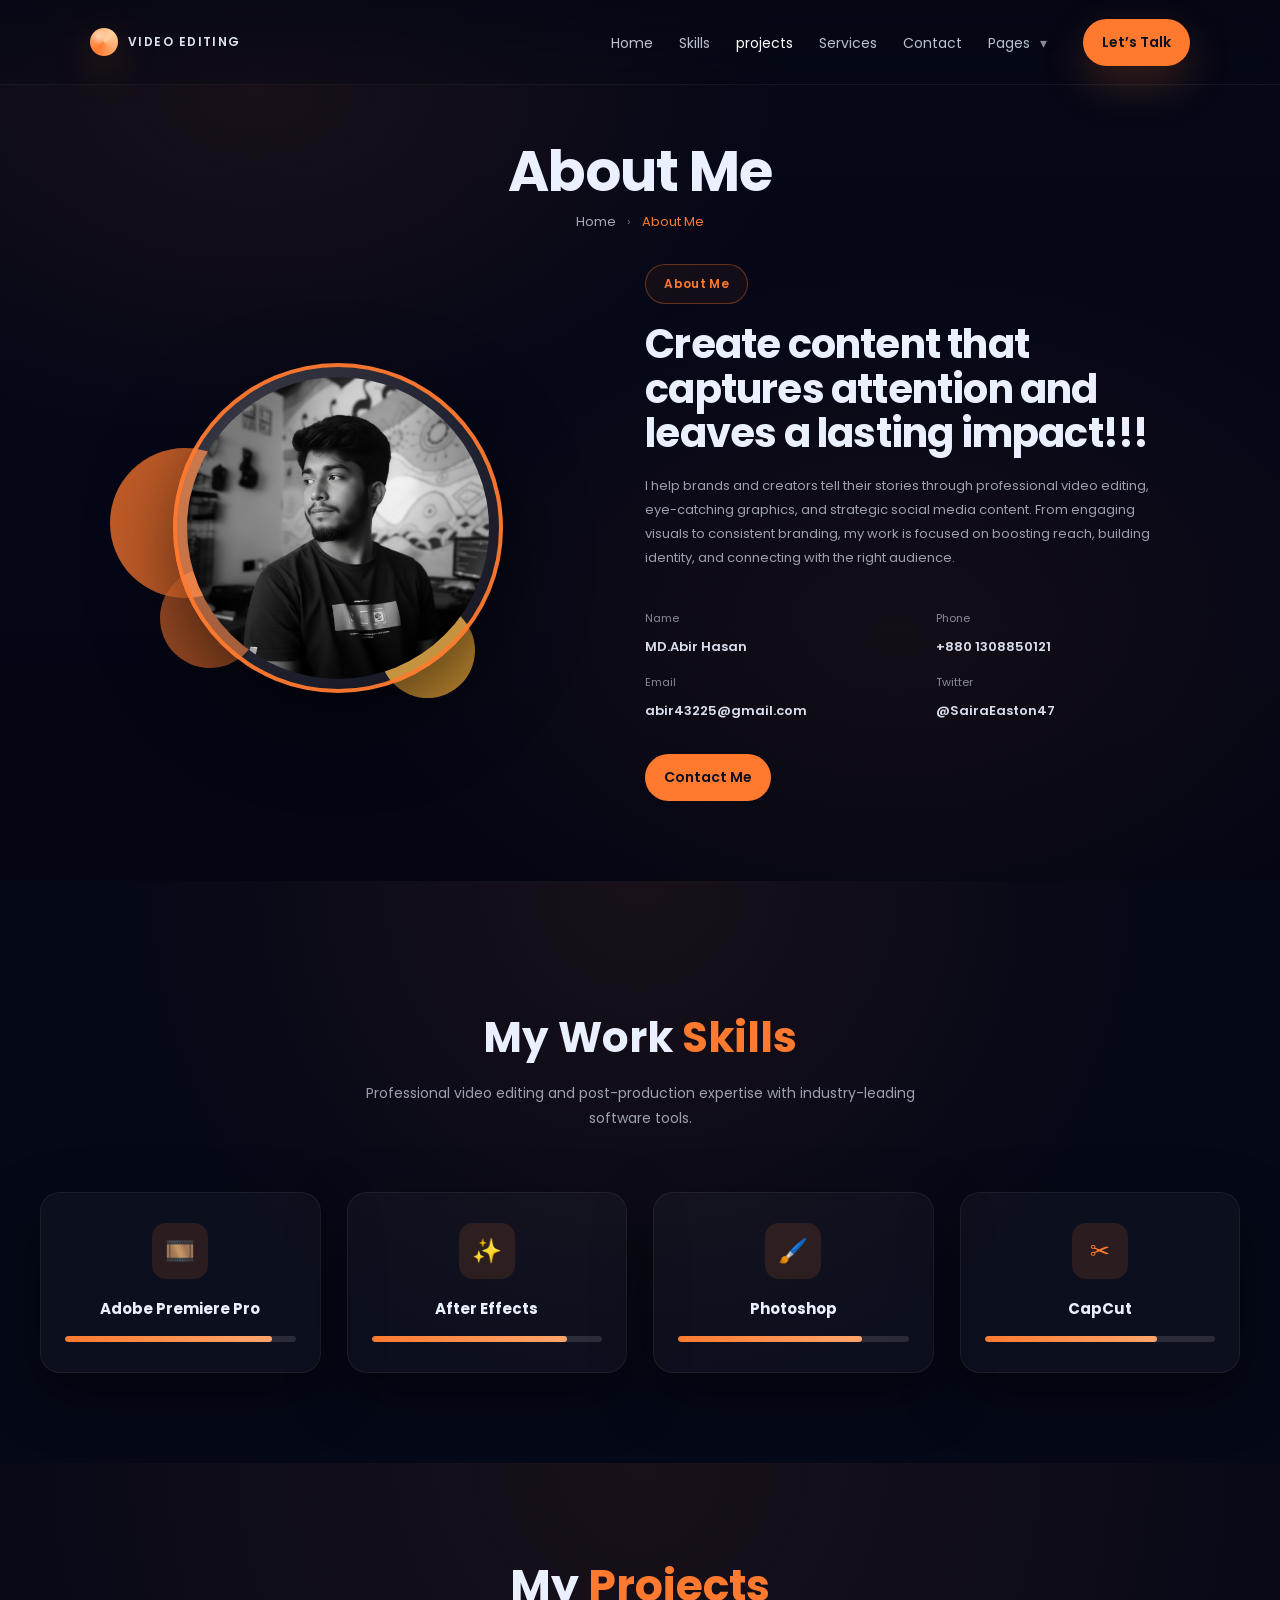
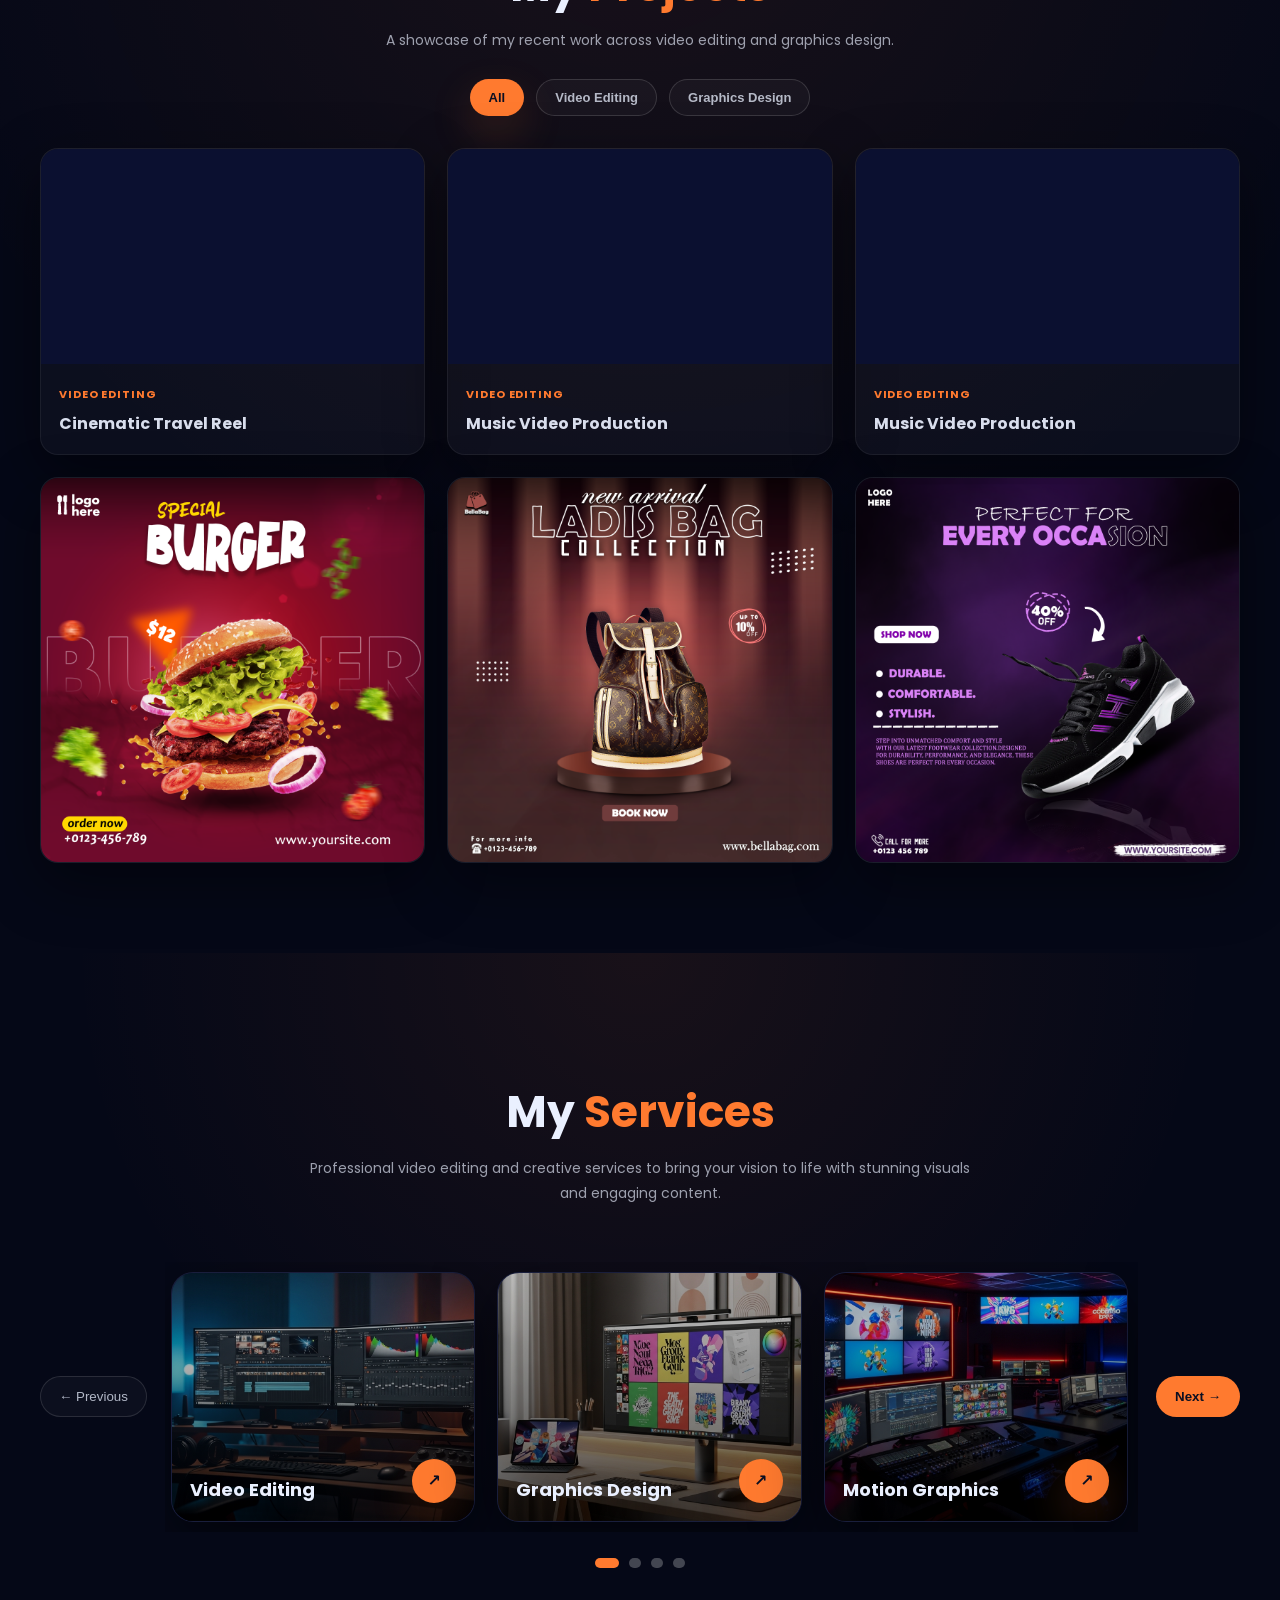
==== index.html @ 96128fe4 "Add files via upload" ====
<!-- index.html (About Me Page) -->
<!DOCTYPE html>
<html lang="en">
<head>
  <meta charset="UTF-8" />
  <meta name="viewport" content="width=device-width, initial-scale=1.0" />
  <title>About Me | Portfolio</title>

  <!-- Font -->
  <link rel="preconnect" href="https://fonts.googleapis.com">
  <link rel="preconnect" href="https://fonts.gstatic.com" crossorigin>
  <link href="https://fonts.googleapis.com/css2?family=Poppins:wght@300;400;500;600;700;800&display=swap" rel="stylesheet">

  <link rel="stylesheet" href="style.css" />
</head>
<body>
  <!-- Top Navbar -->
  <header class="header">
    <nav class="nav container">
      <a class="brand" href="#">
        <span class="brand__mark"></span>
        <span class="brand__text">VIDEO EDITING</span>
      </a>

      <button class="nav__toggle" aria-label="Open menu" aria-expanded="false">
        <span></span><span></span><span></span>
      </button>

      <ul class="nav__links">
        <li><a class="nav__link" href="#">Home</a></li>
        <li><a class="nav__link" href="#skill">Skills</a></li>
          <li><a class="nav__link nav__link--active" href="#projects">projects</a></li>
        <li><a class="nav__link" href="#services">Services</a></li>
      
        <li><a class="nav__link" href="#">Contact</a></li>
        <li class="nav__dropdown">
          <button class="nav__link nav__dropbtn" type="button">
            Pages <span class="chev">▾</span>
          </button>
          <div class="nav__dropmenu">
            <a href="#">Blog</a>
            <a href="#">Pricing</a>
            <a href="#">FAQ</a>
          </div>
        </li>
      </ul>

      <a class="btn btn--pill btn--primary nav__cta" href="#">Let’s Talk</a>
    </nav>
  </header>

  <!-- Page -->
  <main class="page">
    <!-- Page Title -->
    <section class="page-title container">
      <h1>About Me</h1>
      <p class="crumbs">Home <span class="sep">›</span> <span class="active">About Me</span></p>
    </section>

    <!-- About Section -->
    <section class="about container">
      <!-- Left visual -->
      <div class="about__visual">
        <div class="blob blob--a"></div>
        <div class="blob blob--b"></div>

       <div class="portrait">
  <img src="profile pic.png" alt="My Portrait">
</div>

        <div class="blob blob--c"></div>
      </div>

      <!-- Right content -->
      <div class="about__content">
        <span class="chip">About Me</span>

        <h2>
          Create content that <br />
          captures attention and <br />
          leaves a lasting impact!!!
        </h2>

        <p class="lead">
          I help brands and creators tell their stories through professional video editing, eye-catching graphics,
          and strategic social media content. From engaging visuals to consistent branding, 
          my work is focused on boosting reach, building identity, and connecting with the right audience.
        </p>

        <div class="info-grid">
          <div class="info">
            <span class="label">Name</span>
            <span class="value">MD.Abir Hasan</span>
          </div> 
          <div class="info">
            <span class="label">Phone</span>
            <span class="value">+880 1308850121</span>
          </div>
          <div class="info">
            <span class="label">Email</span>
            <span class="value">abir43225@gmail.com</span>
          </div>
          <div class="info">
            <span class="label">Twitter</span>
            <span class="value">@SairaEaston47</span>
          </div>
        </div>

        <div class="actions">
          <a class="btn btn--pill btn--accent" href="#">Contact Me</a>

          
        </div>
      </div>
    </section>
    
  </main>
<!-- section 2 -->
<section class="skills-section" id="skill">
  <div class="skills-container">

    <div class="skills-header">
      <h2>My Work <span>Skills</span></h2>
      <p>
        Professional video editing and post-production expertise with
        industry-leading software tools.
      </p>
    </div>

    <div class="skills-grid">

      <div class="skill-card">
        <div class="skill-icon">
          🎞️
        </div>
        <h3>Adobe Premiere Pro</h3>
        <div class="progress">
          <span style="width: 90%"></span>
        </div>
      </div>

      <div class="skill-card">
        <div class="skill-icon">
          ✨
        </div>
        <h3>After Effects</h3>
        <div class="progress">
          <span style="width: 85%"></span>
        </div>
      </div>

      <div class="skill-card">
        <div class="skill-icon">
          🖌️
        </div>
        <h3>Photoshop</h3>
        <div class="progress">
          <span style="width: 80%"></span>
        </div>
      </div>

      <div class="skill-card">
        <div class="skill-icon">
          ✂️
        </div>
        <h3>CapCut</h3>
        <div class="progress">
          <span style="width: 75%"></span>
        </div>
      </div>

    </div>
  </div>
</section>
<!-- end of the section 2 end section2end -->
 <section class="projects-section" id="projects">
  <div class="projects-container">

    <div class="projects-header">
      <h2>My <span>Projects</span></h2>
      <p>A showcase of my recent work across video editing and graphics design.</p>
    </div>

    <div class="projects-filters" role="tablist" aria-label="Project filters">
      <button class="filter-btn is-active" data-filter="all" type="button">All</button>
      <button class="filter-btn" data-filter="video" type="button">Video Editing</button>
      <button class="filter-btn" data-filter="design" type="button">Graphics Design</button>
    </div>

    <div class="projects-grid" id="projectsGrid">

      <!-- VIDEO 1 -->
      <article class="project-card project-card--video" data-cat="video">
        <div class="video-wrap">
          <iframe
            src="https://www.youtube.com/embed/6aKVa9XXaTk?rel=0&modestbranding=1"
            title="YouTube video player"
            allow="accelerometer; clipboard-write; encrypted-media; gyroscope; picture-in-picture; web-share"
            allowfullscreen>
          </iframe>
        </div>
        <div class="project-meta">
          <span class="tag">VIDEO EDITING</span>
          <h3>Cinematic Travel Reel</h3>
        </div>
      </article>

      <!-- VIDEO 2 -->
      <article class="project-card project-card--video" data-cat="video">
        <div class="video-wrap">
          <iframe
            src="https://www.youtube.com/embed/-1CeS0FblNE?rel=0&modestbranding=1"
            title="YouTube video player"
            allow="accelerometer; clipboard-write; encrypted-media; gyroscope; picture-in-picture; web-share"
            allowfullscreen>
          </iframe>
        </div>
        <div class="project-meta">
          <span class="tag">VIDEO EDITING</span>
          <h3>Music Video Production</h3>
        </div>
      </article>

      <!-- VIDEO 3 (known embeddable) -->
      <article class="project-card project-card--video" data-cat="video">
        <div class="video-wrap">
          <iframe
            src="https://www.youtube.com/embed/9bZkp7q19f0?rel=0&modestbranding=1"
            title="Music Video Production"
            allow="accelerometer; clipboard-write; encrypted-media; gyroscope; picture-in-picture; web-share"
            allowfullscreen>
          </iframe>
        </div>
        <div class="project-meta">
          <span class="tag">VIDEO EDITING</span>
          <h3>Music Video Production</h3>
        </div>
      </article>

      <!-- GRAPHICS DESIGN (1:1 images, no text) -->
      <article class="project-card project-card--design" data-cat="design">
        <img src="assets/burger 2.png" alt="Graphics Design Work 1">
      </article>

      <article class="project-card project-card--design" data-cat="design">
        <img src="assets/bella bag.png" alt="Graphics Design Work 2">
      </article>

      <article class="project-card project-card--design" data-cat="design">
        <img src="assets/shoe 1.png" alt="Graphics Design Work 3">
      </article>

    </div>
  </div>
</section>
 <!-- end of the section 3 start -->
<section class="services-section" id="services">
  <div class="services-container">
    <div class="services-header">
      <h2>My <span>Services</span></h2>
      <p>
        Professional video editing and creative services to bring your vision to life
        with stunning visuals and engaging content.
      </p>
    </div>

    <div class="services-slider">
      <button class="nav-btn prev" type="button" aria-label="Previous">← Previous</button>

      <div class="services-track" id="servicesTrack">
        <!-- card 1 -->
        <article class="service-card">
          <img src="assets/service-1.jpg.jpeg" alt="Video Editing">
          <div class="service-overlay"></div>
          <div class="service-content">
            <h3>Video Editing</h3>
            <a class="service-arrow" href="#" aria-label="Open Video Editing">↗</a>
          </div>
        </article>

        <!-- card 2 -->
        <article class="service-card">
          <img src="assets/service-2.jpg.jpeg" alt="Graphics Design">
          <div class="service-overlay"></div>
          <div class="service-content">
            <h3>Graphics Design</h3>
            <a class="service-arrow" href="#" aria-label="Open Graphics Design">↗</a>
          </div>
        </article>

        <!-- card 3 -->
        <article class="service-card">
          <img src="assets/service-3.jpg.jpeg" alt="Motion Graphics">
          <div class="service-overlay"></div>
          <div class="service-content">
            <h3>Motion Graphics</h3>
            <a class="service-arrow" href="#" aria-label="Open Motion Graphics">↗</a>
          </div>
        </article><!-- card 3.1 -->
        <article class="service-card">
          <img src="assets/service 4.jpeg" alt="Motion Graphics">
          <div class="service-overlay"></div>
          <div class="service-content">
            <h3>Social Media Management</h3>
            <a class="service-arrow" href="#" aria-label="Open Motion Graphics">↗</a>
          </div>
        </article>
        <!-- card 4 -->
         <article class="service-card">
          <img src="assets/service-1.jpg.jpeg" alt="Motion Graphics">
          <div class="service-overlay"></div>
          <div class="service-content">
            <h3>Video Editing</h3>
            <a class="service-arrow" href="#" aria-label="Open Motion Graphics">↗</a>
          </div>
        </article>
         <!-- card 5 -->
         <article class="service-card">
          <img src="assets/service-2.jpg.jpeg" alt="Motion Graphics">
          <div class="service-overlay"></div>
          <div class="service-content">
            <h3>Graphics Design</h3>
            <a class="service-arrow" href="#" aria-label="Open Motion Graphics">↗</a>
          </div>
        </article><!-- card 6 -->
         <article class="service-card">
          <img src="assets/service-3.jpg.jpeg" alt="Motion Graphics">
          <div class="service-overlay"></div>
          <div class="service-content">
            <h3>Motion Graphics</h3>
            <a class="service-arrow" href="#" aria-label="Open Motion Graphics">↗</a>
          </div>
        </article></article><!-- card 3.1 -->
        <article class="service-card">
          <img src="assets/service 4.jpeg" alt="Motion Graphics">
          <div class="service-overlay"></div>
          <div class="service-content">
            <h3>Social Media Management</h3>
            <a class="service-arrow" href="#" aria-label="Open Motion Graphics">↗</a>
          </div>
        </article>
        <!-- (optional duplicates if you want infinite feel) -->
        <article class="service-card">
          <img src="assets/service-1.jpg.jpeg" alt="Video Editing">
          <div class="service-overlay"></div>
          <div class="service-content">
            <h3>Video Editing</h3>
            <a class="service-arrow" href="#" aria-label="Open Video Editing">↗</a>
          </div>
        </article>
      </div>

      <button class="nav-btn next" type="button" aria-label="Next">Next →</button>
    </div>

    <div class="services-dots" id="servicesDots" aria-label="Slider pagination">
      <button class="dot is-active" aria-label="Go to slide 1"></button>
      <button class="dot" aria-label="Go to slide 2"></button>
      <button class="dot" aria-label="Go to slide 3"></button>
      <button class="dot" aria-label="Go to slide 4"></button>
    </div>
  </div>
</section>


  <script src="script.js"></script>
</body>
</html>
---- style.css ----
/* style.css */
:root{
  --bg0:#070B1A;
  --bg1:#070A18;
  --text:#EAF0FF;
  --muted:rgba(234,240,255,.65);
  --muted2:rgba(234,240,255,.45);

  --accent:#FF7A2F;
  --accent2:#FF6A1F;

  --card:rgba(255,255,255,.03);
  --stroke:rgba(255,255,255,.08);

  --shadow: 0 30px 80px rgba(0,0,0,.5);
  --radius:18px;
}

*{ box-sizing:border-box; }
html,body{ height:100%; }
body{
  margin:0;
  font-family:"Poppins",system-ui,-apple-system,Segoe UI,Roboto,Arial,sans-serif;
  color:var(--text);
  background:
    radial-gradient(900px 600px at 20% 10%, rgba(255,122,47,.08), transparent 60%),
    radial-gradient(900px 600px at 70% 70%, rgba(255,122,47,.06), transparent 60%),
    linear-gradient(180deg, #050817 0%, #050717 40%, #040613 100%);
  overflow-x:hidden;
}

a{ color:inherit; text-decoration:none; }
img{ max-width:100%; display:block; }

.container{
  width:min(1100px, calc(100% - 48px));
  margin-inline:auto;
}

.header{
  position:sticky;
  top:0;
  z-index:50;
  backdrop-filter: blur(10px);
  background: linear-gradient(180deg, rgba(5,7,20,.75), rgba(5,7,20,.35));
  border-bottom: 1px solid rgba(255,255,255,.06);
}

.nav{
  height:84px;
  display:flex;
  align-items:center;
  gap:18px;
}

.brand{
  display:flex;
  align-items:center;
  gap:10px;
  min-width:190px;
}
.brand__mark{
  width:28px;height:28px;
  border-radius:50%;
  background:
    radial-gradient(12px 12px at 30% 30%, rgba(255,255,255,.5), transparent 70%),
    conic-gradient(from 220deg, var(--accent), #ffd09f, var(--accent));
  box-shadow: 0 14px 40px rgba(255,122,47,.25);
}
.brand__text{
  letter-spacing:.12em;
  font-weight:600;
  font-size:12px;
  opacity:.95;
}

.nav__toggle{
  display:none;
  margin-left:auto;
  width:44px;height:40px;
  border:1px solid rgba(255,255,255,.1);
  background:rgba(255,255,255,.03);
  border-radius:12px;
  cursor:pointer;
}
.nav__toggle span{
  display:block;
  height:2px;
  width:18px;
  margin:5px auto;
  background:rgba(255,255,255,.85);
  border-radius:999px;
}

.nav__links{
  list-style:none;
  display:flex;
  align-items:center;
  gap:26px;
  margin:0;
  padding:0;
  margin-left:auto;
}
.nav__link{
  font-size:14px;
  color:rgba(234,240,255,.8);
  transition:.25s ease;
}
.nav__link:hover{ color:#fff; }
.nav__link--active{ color:#fff; }

.nav__dropdown{ position:relative; }
.nav__dropbtn{
  border:0;
  background:transparent;
  padding:0;
  cursor:pointer;
  font-family:inherit;
}
.chev{ opacity:.7; margin-left:6px; }

.nav__dropmenu{
  position:absolute;
  top:38px;
  right:0;
  min-width:160px;
  padding:10px;
  border-radius:14px;
  background: rgba(8,12,28,.9);
  border:1px solid rgba(255,255,255,.08);
  box-shadow: var(--shadow);
  display:none;
}
.nav__dropmenu a{
  display:block;
  padding:10px 10px;
  border-radius:10px;
  color:rgba(234,240,255,.85);
  font-size:14px;
}
.nav__dropmenu a:hover{ background: rgba(255,255,255,.06); color:#fff; }
.nav__dropdown:hover .nav__dropmenu{ display:block; }

.btn{
  display:inline-flex;
  align-items:center;
  justify-content:center;
  gap:10px;
  padding:12px 18px;
  border-radius:999px;
  font-weight:600;
  font-size:14px;
  border:1px solid transparent;
  transition: .25s ease;
  user-select:none;
}
.btn--pill{ border-radius:999px; }
.btn--primary{
  background: var(--accent);
  color:#0b0f22;
  box-shadow: 0 18px 44px rgba(255,122,47,.22);
}
.btn--primary:hover{ transform: translateY(-1px); filter:brightness(1.03); }

.nav__cta{ margin-left:18px; }

/* Page title */
.page{
  padding-bottom:80px;
}
.page-title{
  text-align:center;
  padding:58px 0 10px;
}
.page-title h1{
  margin:0;
  font-size:56px;
  letter-spacing:-.02em;
  line-height:1.05;
}
.crumbs{
  margin:10px 0 0;
  font-size:13px;
  color:rgba(234,240,255,.7);
}
.crumbs .sep{ opacity:.6; padding:0 8px; }
.crumbs .active{ color: var(--accent); }

/* About section layout */
.about{
  display:grid;
  grid-template-columns: 1fr 1.1fr;
  gap:60px;
  align-items:center;
  padding-top:12px;
}

.about__visual{
  position:relative;
  min-height:420px;
  display:grid;
  place-items:center;
}

.portrait{
  width:330px;
  aspect-ratio:1/1;
  border-radius:50%;
  padding:10px;
  background: radial-gradient(circle at 30% 30%, rgba(255,255,255,.22), rgba(255,255,255,.04));
  border: 4px solid rgba(255,122,47,.95);
  box-shadow: 0 30px 80px rgba(0,0,0,.55);
  position:relative;
  z-index:3;
}
.portrait img{
  width: 100%;
  height:100%;
  object-fit:cover;
  border-radius:50%;
}

/* Decorative blobs (circles) */
.blob{
  position:absolute;
  border-radius:50%;
  filter: blur(0px);
  opacity:1;
  z-index:1;
}
.blob--a{
  width:150px;height:150px;
  background: rgba(255,122,47,.75);
  left:20px;
  top:130px;
}
.blob--b{
  width:100px;height:100px;
  background: rgba(255,122,47,.6);
  left:70px;
  top:250px;
}
.blob--c{
  width:95px;height:95px;
  background: rgba(214,154,52,.9);
  right:110px;
  bottom:40px;
  z-index:2;
}

/* Right side content */
.about__content{
  position:relative;
  padding-top:10px;
}

.chip{
  display:inline-flex;
  align-items:center;
  justify-content:center;
  padding:10px 18px;
  border-radius:999px;
  color: var(--accent);
  border:1px solid rgba(255,122,47,.35);
  background: rgba(255,122,47,.06);
  font-size:12px;
  font-weight:600;
  letter-spacing:.03em;
  margin-bottom:18px;
}

.about__content h2{
  margin:0 0 18px;
  font-size:40px;
  line-height:1.12;
  letter-spacing:-.02em;
}
.lead{
  margin:0 0 26px;
  color:var(--muted);
  font-size:13px;
  line-height:1.85;
  max-width:520px;
}

.info-grid{
  display:grid;
  grid-template-columns: 1fr 1fr;
  gap:16px 36px;
  padding:14px 0 24px;
}
.info .label{
  display:block;
  font-size:11px;
  color:rgba(234,240,255,.55);
  margin-bottom:6px;
}
.info .value{
  font-size:13px;
  font-weight:600;
  color:rgba(234,240,255,.92);
}

.actions{
  display:flex;
  gap:14px;
  flex-wrap:wrap;
  padding-top:8px;
}

.btn--accent{
  background: var(--accent);
  color:#0b0f22;
}
.btn--accent:hover{ transform: translateY(-1px); }

.btn--outline{
  background: transparent;
  border:1px solid rgba(255,122,47,.55);
  color: rgba(255,122,47,.95);
}
.btn--outline:hover{
  background: rgba(255,122,47,.08);
  transform: translateY(-1px);
}
.dl{
  font-size:16px;
  line-height:1;
}

/* Responsive */
@media (max-width: 980px){
  .page-title h1{ font-size:46px; }
  .about{ grid-template-columns: 1fr; gap:36px; }
  .about__visual{ order:2; min-height:380px; }
  .about__content{ order:1; text-align:left; }
}

@media (max-width: 860px){
  .nav__toggle{ display:block; }
  .nav__links{
    position:fixed;
    left:16px; right:16px;
    top:92px;
    background: rgba(8,12,28,.92);
    border:1px solid rgba(255,255,255,.08);
    border-radius:18px;
    padding:14px;
    display:none;
    flex-direction:column;
    align-items:stretch;
    gap:8px;
    box-shadow: var(--shadow);
  }
  .nav__links.is-open{ display:flex; }
  .nav__link, .nav__dropbtn{
    display:flex;
    justify-content:space-between;
    padding:12px 12px;
    background: rgba(255,255,255,.03);
    border:1px solid rgba(255,255,255,.06);
    border-radius:14px;
  }
  .nav__dropdown:hover .nav__dropmenu{ display:none; } /* hover not great on mobile */
  .nav__dropmenu{
    position:static;
    display:none;
    margin-top:8px;
    box-shadow:none;
    background: rgba(255,255,255,.02);
  }
  .nav__dropdown.is-open .nav__dropmenu{ display:block; }
  .nav__cta{ display:none; } /* matches cleaner mobile header */
}

@media (max-width: 520px){
  .page-title h1{ font-size:38px; }
  .about__content h2{ font-size:30px; }
  .portrait{ width:270px; }
  .blob--a{ left:0; }
  .blob--c{ right:40px; }
  .info-grid{ grid-template-columns: 1fr; gap:14px; }
}
.skills-section {
  padding: 90px 20px;
  background: radial-gradient(
      circle at top,
      rgba(255, 122, 47, 0.08),
      transparent 60%
    ),
    #050817;
  color: #eaf0ff;
}

.skills-container {
  max-width: 1200px;
  margin: auto;
  text-align: center;
}

.skills-header h2 {
  font-size: 42px;
  margin-bottom: 12px;
}

.skills-header h2 span {
  color: #ff7a2f;
}

.skills-header p {
  color: rgba(234, 240, 255, 0.65);
  max-width: 600px;
  margin: auto;
  font-size: 14px;
  line-height: 1.8;
}

.skills-grid {
  margin-top: 60px;
  display: grid;
  grid-template-columns: repeat(auto-fit, minmax(240px, 1fr));
  gap: 26px;
}

.skill-card {
  background: rgba(255, 255, 255, 0.03);
  border-radius: 20px;
  padding: 30px 24px;
  border: 1px solid rgba(255, 255, 255, 0.06);
  box-shadow: 0 20px 60px rgba(0, 0, 0, 0.45);
  transition: transform 0.3s ease;
}

.skill-card:hover {
  transform: translateY(-6px);
}

.skill-icon {
  width: 56px;
  height: 56px;
  margin: 0 auto 18px;
  display: grid;
  place-items: center;
  border-radius: 14px;
  background: rgba(255, 122, 47, 0.12);
  color: #ff7a2f;
  font-size: 24px;
}

.skill-card h3 {
  font-size: 15px;
  margin-bottom: 16px;
}

.progress {
  width: 100%;
  height: 6px;
  background: rgba(255, 255, 255, 0.12);
  border-radius: 999px;
  overflow: hidden;
}

.progress span {
  display: block;
  height: 100%;
  background: linear-gradient(90deg, #ff7a2f, #ffa56b);
  border-radius: 999px;
}
.services-section{
  padding: 90px 20px;
  background: radial-gradient(circle at top, rgba(255,122,47,.08), transparent 60%), #050817;
  color:#eaf0ff;
}

.services-container{
  max-width:1200px;
  margin:auto;
  text-align:center;
}

.services-header h2{
  font-size:44px;
  margin-bottom:12px;
}
.services-header h2 span{ color:#ff7a2f; }

.services-header p{
  max-width:680px;
  margin:0 auto;
  font-size:14px;
  color:rgba(234,240,255,.65);
  line-height:1.8;
}

.services-slider{
  margin-top:55px;
  display:grid;
  grid-template-columns:auto 1fr auto;
  align-items:center;
  gap:18px;
}

.nav-btn{
  border:1px solid rgba(255,255,255,.12);
  background:rgba(255,255,255,.03);
  color:rgba(234,240,255,.75);
  padding:12px 18px;
  border-radius:999px;
  cursor:pointer;
  transition:.25s ease;
}
.nav-btn:hover{
  background:rgba(255,122,47,.10);
  border-color:rgba(255,122,47,.35);
  color:#fff;
}
.nav-btn.next{
  background:#ff7a2f;
  border-color:transparent;
  color:#0b0f22;
  font-weight:700;
}
.nav-btn.next:hover{ filter:brightness(1.05); }

.services-track{
  display:flex;
  gap:22px;
  overflow:hidden;
  scroll-behavior:smooth;
  padding: 10px 6px;
}

.service-card{
  flex: 0 0 calc(33.333% - 16px);
  height: 250px;
  border-radius:22px;
  overflow:hidden;
  position:relative;
  border:1px solid rgba(255,255,255,.06);
  box-shadow: 0 22px 65px rgba(0,0,0,.55);
  background:#0b1030;
}

.service-card img{
  width:100%;
  height:100%;
  object-fit:cover;
  transform:scale(1.02);
  transition: transform .35s ease;
}

.service-card:hover img{ transform:scale(1.08); }

.service-overlay{
  position:absolute;
  inset:0;
  background: linear-gradient(180deg, rgba(0,0,0,.1), rgba(0,0,0,.65));
}

.service-content{
  position:absolute;
  inset:auto 0 0 0;
  padding:18px 18px;
  display:flex;
  align-items:flex-end;
  justify-content:space-between;
  gap:12px;
}

.service-content h3{
  margin:0;
  font-size:18px;
  font-weight:700;
  text-shadow: 0 10px 25px rgba(0,0,0,.5);
}

.service-arrow{
  width:44px;
  height:44px;
  border-radius:50%;
  display:grid;
  place-items:center;
  background:#ff7a2f;
  color:#0b0f22;
  font-weight:900;
  box-shadow: 0 16px 44px rgba(255,122,47,.22);
  transition:.25s ease;
}
.service-arrow:hover{ transform: translateY(-2px) scale(1.02); }

.services-dots{
  margin-top:26px;
  display:flex;
  justify-content:center;
  gap:10px;
}
.dot{
  width:10px;
  height:10px;
  border-radius:999px;
  border:none;
  cursor:pointer;
  background: rgba(255,255,255,.25);
  transition:.25s ease;
}
.dot.is-active{
  width:24px;
  background:#ff7a2f;
}

/* Responsive */
@media (max-width: 980px){
  .service-card{ flex: 0 0 calc(50% - 12px); }
  .services-slider{ grid-template-columns: 1fr; gap:14px; }
  .nav-btn{ justify-self:center; width:max-content; }
  .services-track{ order:1; }
}
@media (max-width: 560px){
  .service-card{ flex: 0 0 92%; }
  .services-header h2{ font-size:34px; }
}
/* ====== MODAL STYLES (add to style.css) ====== */
body.modal-open { overflow: hidden; }

.service-modal{
  position: fixed;
  inset: 0;
  z-index: 200;
  display: none;
}

.service-modal.is-open{ display: block; }

.service-modal__backdrop{
  position:absolute;
  inset:0;
  background: rgba(0,0,0,.65);
  backdrop-filter: blur(6px);
}

.service-modal__panel{
  position: relative;
  width: min(920px, calc(100% - 32px));
  margin: 70px auto;
  border-radius: 22px;
  overflow: hidden;
  border: 1px solid rgba(255,255,255,.10);
  background: rgba(8,12,28,.94);
  box-shadow: 0 30px 90px rgba(0,0,0,.6);

  display: grid;
  grid-template-columns: 1.05fr .95fr;
  min-height: 420px;
}

.service-modal__close{
  position:absolute;
  top:14px;
  right:14px;
  width:42px;
  height:42px;
  border-radius: 50%;
  border: 1px solid rgba(255,255,255,.12);
  background: rgba(255,255,255,.04);
  color: rgba(234,240,255,.9);
  cursor:pointer;
  z-index: 3;
}
.service-modal__close:hover{
  background: rgba(255,122,47,.10);
  border-color: rgba(255,122,47,.35);
}

.service-modal__media{
  position:relative;
  background:#0b1030;
}
.service-modal__media::after{
  content:"";
  position:absolute;
  inset:0;
  background: linear-gradient(180deg, rgba(0,0,0,.05), rgba(0,0,0,.55));
  pointer-events:none;
}
.service-modal__img{
  width:100%;
  height:100%;
  object-fit: cover;
  display:block;
}

.service-modal__body{
  padding: 28px 26px;
  text-align: left;
}

.service-modal__title{
  margin: 0 0 12px;
  font-size: 26px;
  letter-spacing: -.02em;
}
.service-modal__text{
  margin: 0 0 18px;
  color: rgba(234,240,255,.65);
  font-size: 14px;
  line-height: 1.85;
}

.service-modal__actions{
  display:flex;
  gap:12px;
  flex-wrap: wrap;
  margin-top: 10px;
}

.service-modal__btn{
  padding: 12px 18px;
  border-radius: 999px;
  border: 1px solid transparent;
  font-weight: 700;
  font-size: 14px;
  cursor: pointer;
  text-decoration:none;
  display:inline-flex;
  align-items:center;
  justify-content:center;
}

.service-modal__btn--primary{
  background:#ff7a2f;
  color:#0b0f22;
  box-shadow: 0 18px 44px rgba(255,122,47,.22);
}
.service-modal__btn--primary:hover{ filter:brightness(1.05); }

.service-modal__btn--ghost{
  background: transparent;
  border: 1px solid rgba(255,122,47,.45);
  color: rgba(255,122,47,.95);
}
.service-modal__btn--ghost:hover{ background: rgba(255,122,47,.08); }

@media (max-width: 820px){
  .service-modal__panel{
    grid-template-columns: 1fr;
    margin: 24px auto;
    min-height: unset;
  }
  .service-modal__media{ height: 260px; }
}
.projects-section{
  padding: 90px 20px;
  background: radial-gradient(circle at top, rgba(255,122,47,.08), transparent 60%), #050817;
  color:#eaf0ff;
}

.projects-container{
  max-width: 1200px;
  margin: auto;
  text-align: center;
}

.projects-header h2{
  font-size: 44px;
  margin: 0 0 10px;
}
.projects-header h2 span{ color:#ff7a2f; }

.projects-header p{
  margin: 0 auto;
  max-width: 760px;
  font-size: 14px;
  color: rgba(234,240,255,.65);
  line-height: 1.8;
}

/* Filter Pills */
.projects-filters{
  margin-top: 26px;
  display:flex;
  flex-wrap: wrap;
  justify-content: center;
  gap: 12px;
}

.filter-btn{
  padding: 10px 18px;
  border-radius: 999px;
  border: 1px solid rgba(255,255,255,.14);
  background: rgba(255,255,255,.03);
  color: rgba(234,240,255,.75);
  cursor: pointer;
  transition: .25s ease;
  font-weight: 600;
  font-size: 13px;
}

.filter-btn:hover{
  border-color: rgba(255,122,47,.45);
  background: rgba(255,122,47,.08);
  color:#fff;
}

.filter-btn.is-active{
  background: #ff7a2f;
  border-color: transparent;
  color:#0b0f22;
  box-shadow: 0 18px 44px rgba(255,122,47,.18);
}

/* Grid */
.projects-grid{
  margin-top: 32px;
  display:grid;
  grid-template-columns: repeat(3, minmax(0, 1fr));
  gap: 22px;
  align-items: start;
}

/* Base card */
.project-card{
  border-radius: 18px;
  overflow:hidden;
  border: 1px solid rgba(255,255,255,.06);
  background: rgba(255,255,255,.03);
  box-shadow: 0 20px 60px rgba(0,0,0,.45);
  transition: transform .25s ease;
}

.project-card:hover{ transform: translateY(-4px); }

/* Video Card */
.project-card--video .video-wrap{
  position: relative;
  width: 100%;
  aspect-ratio: 16/9;
  background:#0b1030;
}

.project-card--video iframe{
  position:absolute;
  inset:0;
  width:100%;
  height:100%;
  border:0;
}

/* Video meta like UI */
.project-meta{
  padding: 16px 18px 18px;
  text-align:left;
}

.project-meta .tag{
  display:inline-block;
  font-size: 11px;
  font-weight: 700;
  letter-spacing: .08em;
  color: #ff7a2f;
  margin-bottom: 8px;
}

.project-meta h3{
  margin:0;
  font-size: 16px;
  font-weight: 700;
  color: rgba(234,240,255,.92);
}

/* Graphics Design Card (1:1 ratio, no text) */
.project-card--design{
  padding: 0;
  background: rgba(255,255,255,.03);
}

.project-card--design img{
  width:100%;
  height:100%;
  display:block;
  object-fit: cover;
  aspect-ratio: 1 / 1; /* 1:1 ratio */
}

/* Hide animation for filtered items */
.project-card.is-hidden{
  display:none;
}

/* Responsive */
@media (max-width: 980px){
  .projects-grid{ grid-template-columns: 1fr; }
}
@media (max-width: 560px){
  .projects-header h2{ font-size: 34px; }
}

.video-wrap{
  position: relative;
  width: 100%;
  aspect-ratio: 16 / 9;
  background: #000;
  overflow: hidden;
}

.video-wrap iframe{
  position: absolute;
  inset: 0;
  width: 100%;
  height: 100%;
  border: 0;
}
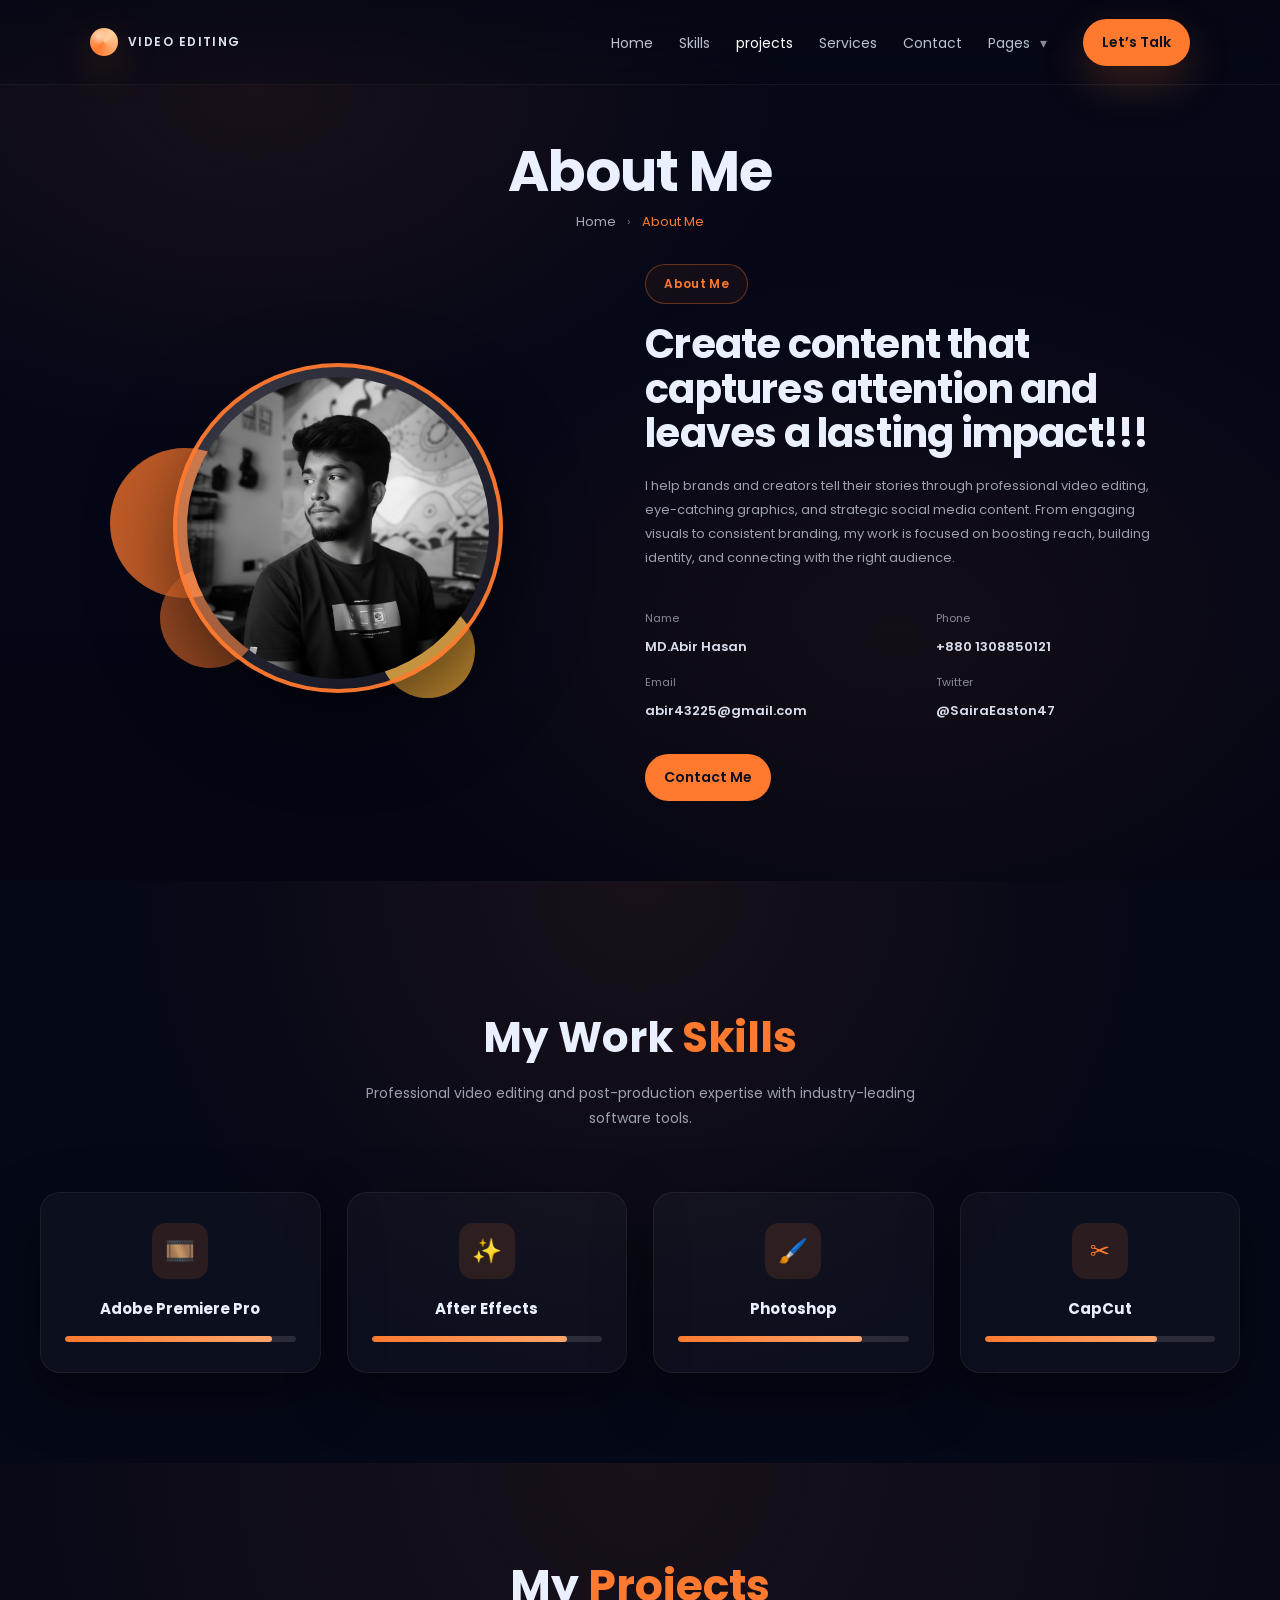
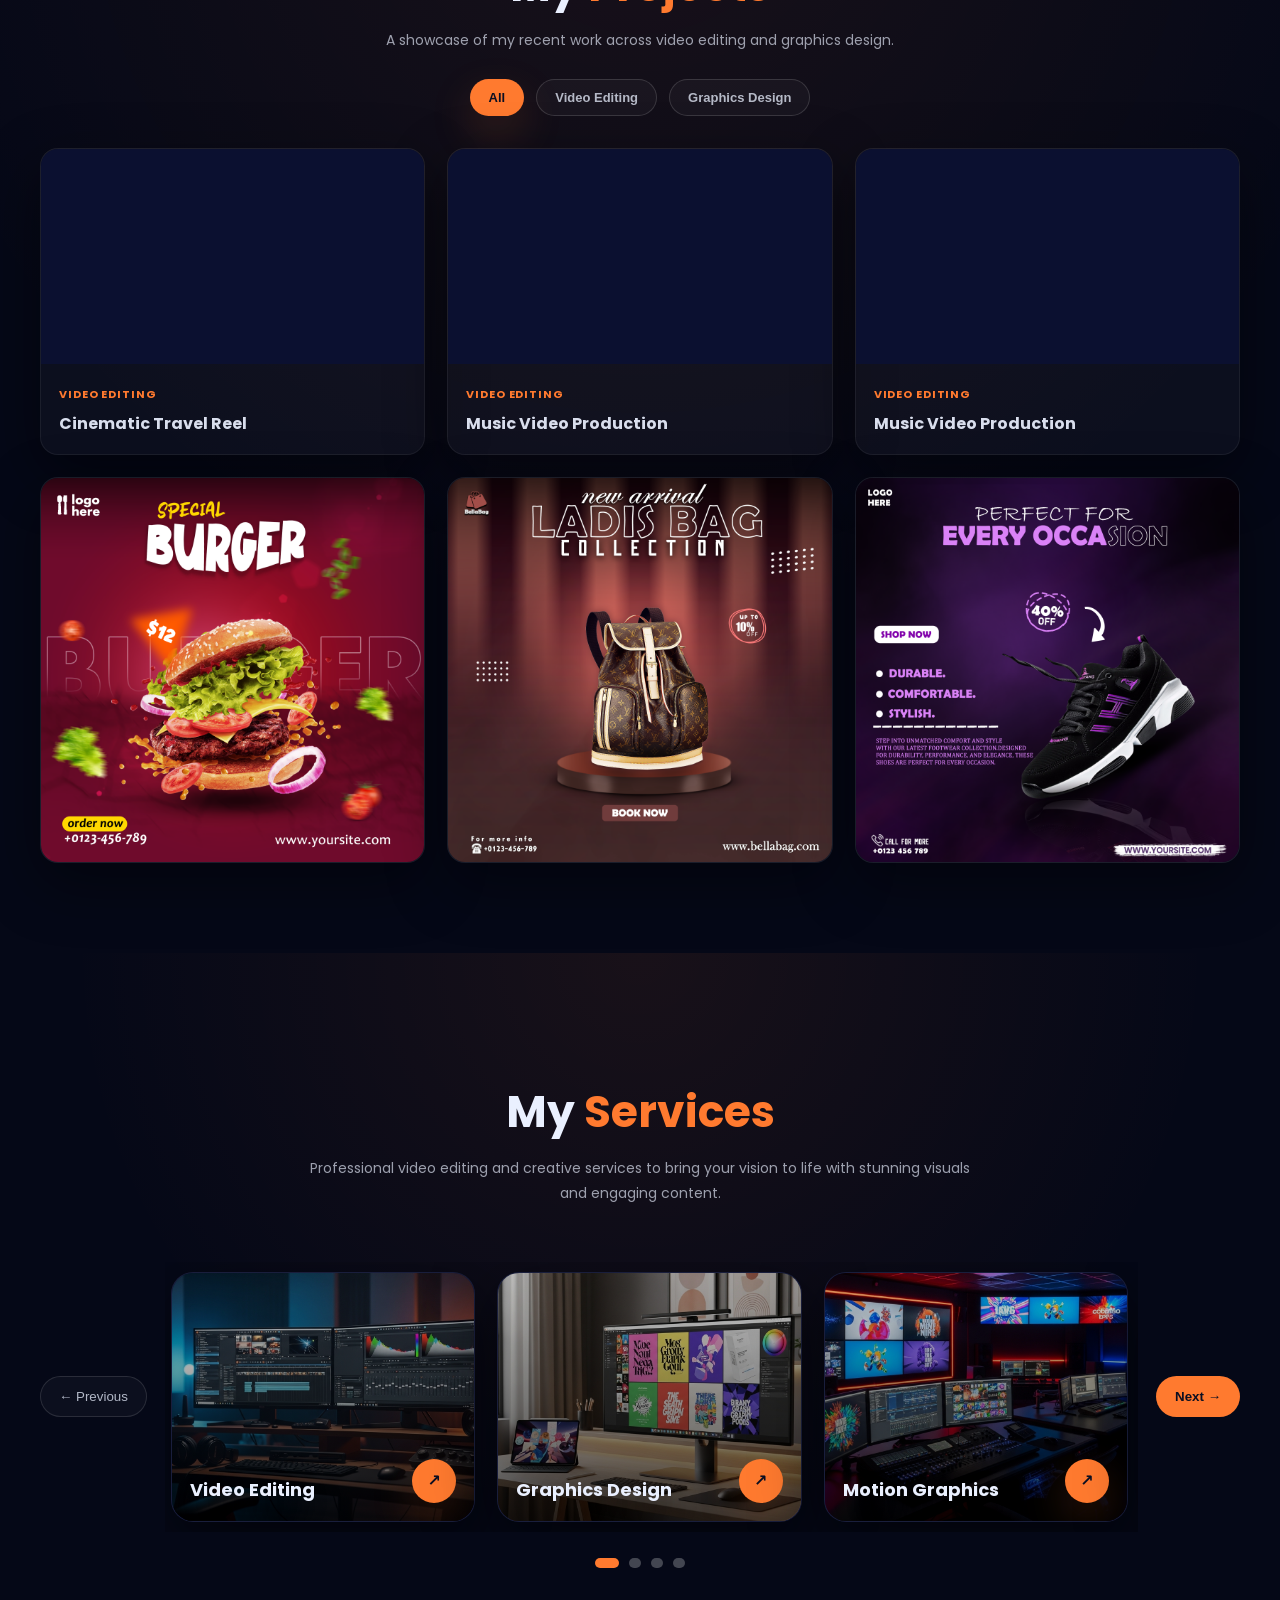
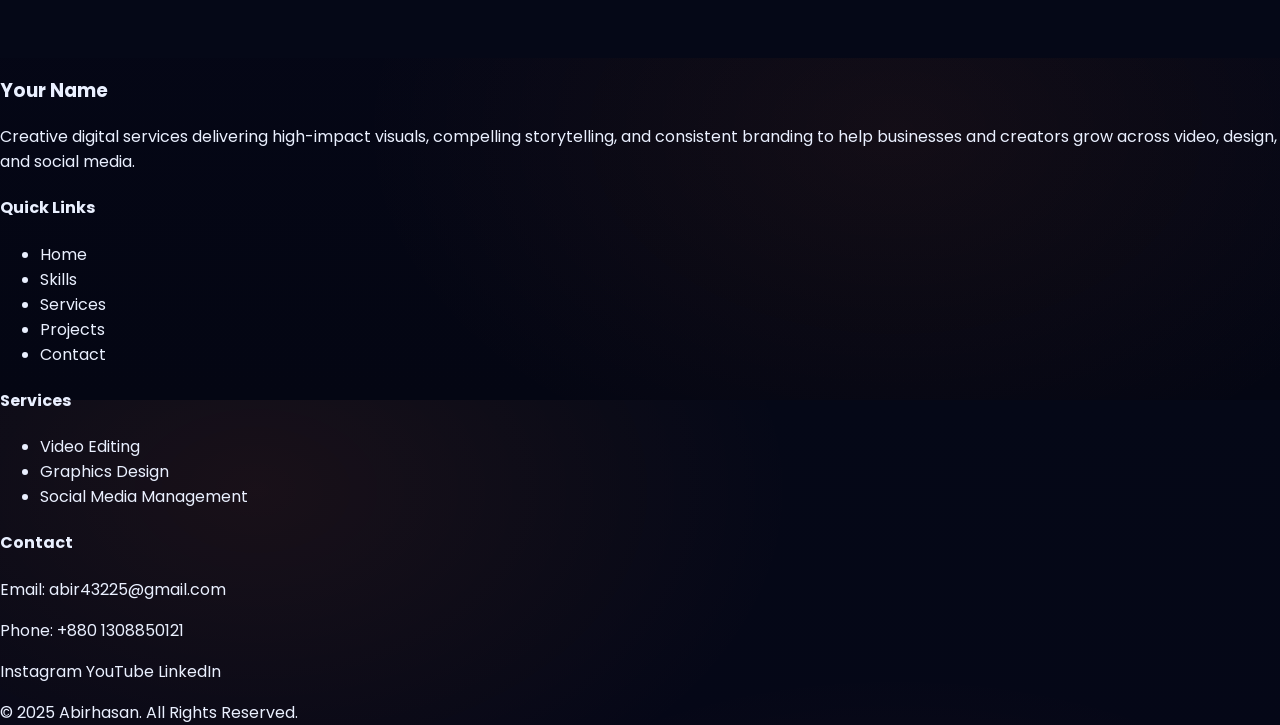
==== commit d969eb65: "Update index.html" ====
--- a/index.html
+++ b/index.html
@@ -361,8 +361,62 @@
     </div>
   </div>
 </section>
-
+<footer class="footer">
+  <div class="footer-container">
+
+    <!-- Left -->
+    <div class="footer-about">
+      <h3>Your Name</h3>
+      <p>
+        Creative digital services delivering high-impact visuals,
+        compelling storytelling, and consistent branding to help
+        businesses and creators grow across video, design, and social media.
+      </p>
+    </div>
+
+    <!-- Quick Links -->
+    <div class="footer-links">
+      <h4>Quick Links</h4>
+      <ul>
+        <li><a href="#home">Home</a></li>
+        <li><a href="#skills">Skills</a></li>
+        <li><a href="#services">Services</a></li>
+        <li><a href="#projects">Projects</a></li>
+        <li><a href="#contact">Contact</a></li>
+      </ul>
+    </div>
+
+    <!-- Services -->
+    <div class="footer-services">
+      <h4>Services</h4>
+      <ul>
+        <li>Video Editing</li>
+        <li>Graphics Design</li>
+        <li>Social Media Management</li>
+      </ul>
+    </div>
+
+    <!-- Contact -->
+    <div class="footer-contact">
+      <h4>Contact</h4>
+      <p>Email: abir43225@gmail.com</p>
+      <p>Phone: +880 1308850121</p>
+
+      <div class="footer-social">
+        <a href="#">Instagram</a>
+        <a href="#">YouTube</a>
+        <a href="#">LinkedIn</a>
+      </div>
+    </div>
+
+  </div>
+
+  <div class="footer-bottom">
+    <p>© 2025 Abirhasan. All Rights Reserved.</p>
+  </div>
+</footer>
 
   <script src="script.js"></script>
 </body>
 </html>
+
